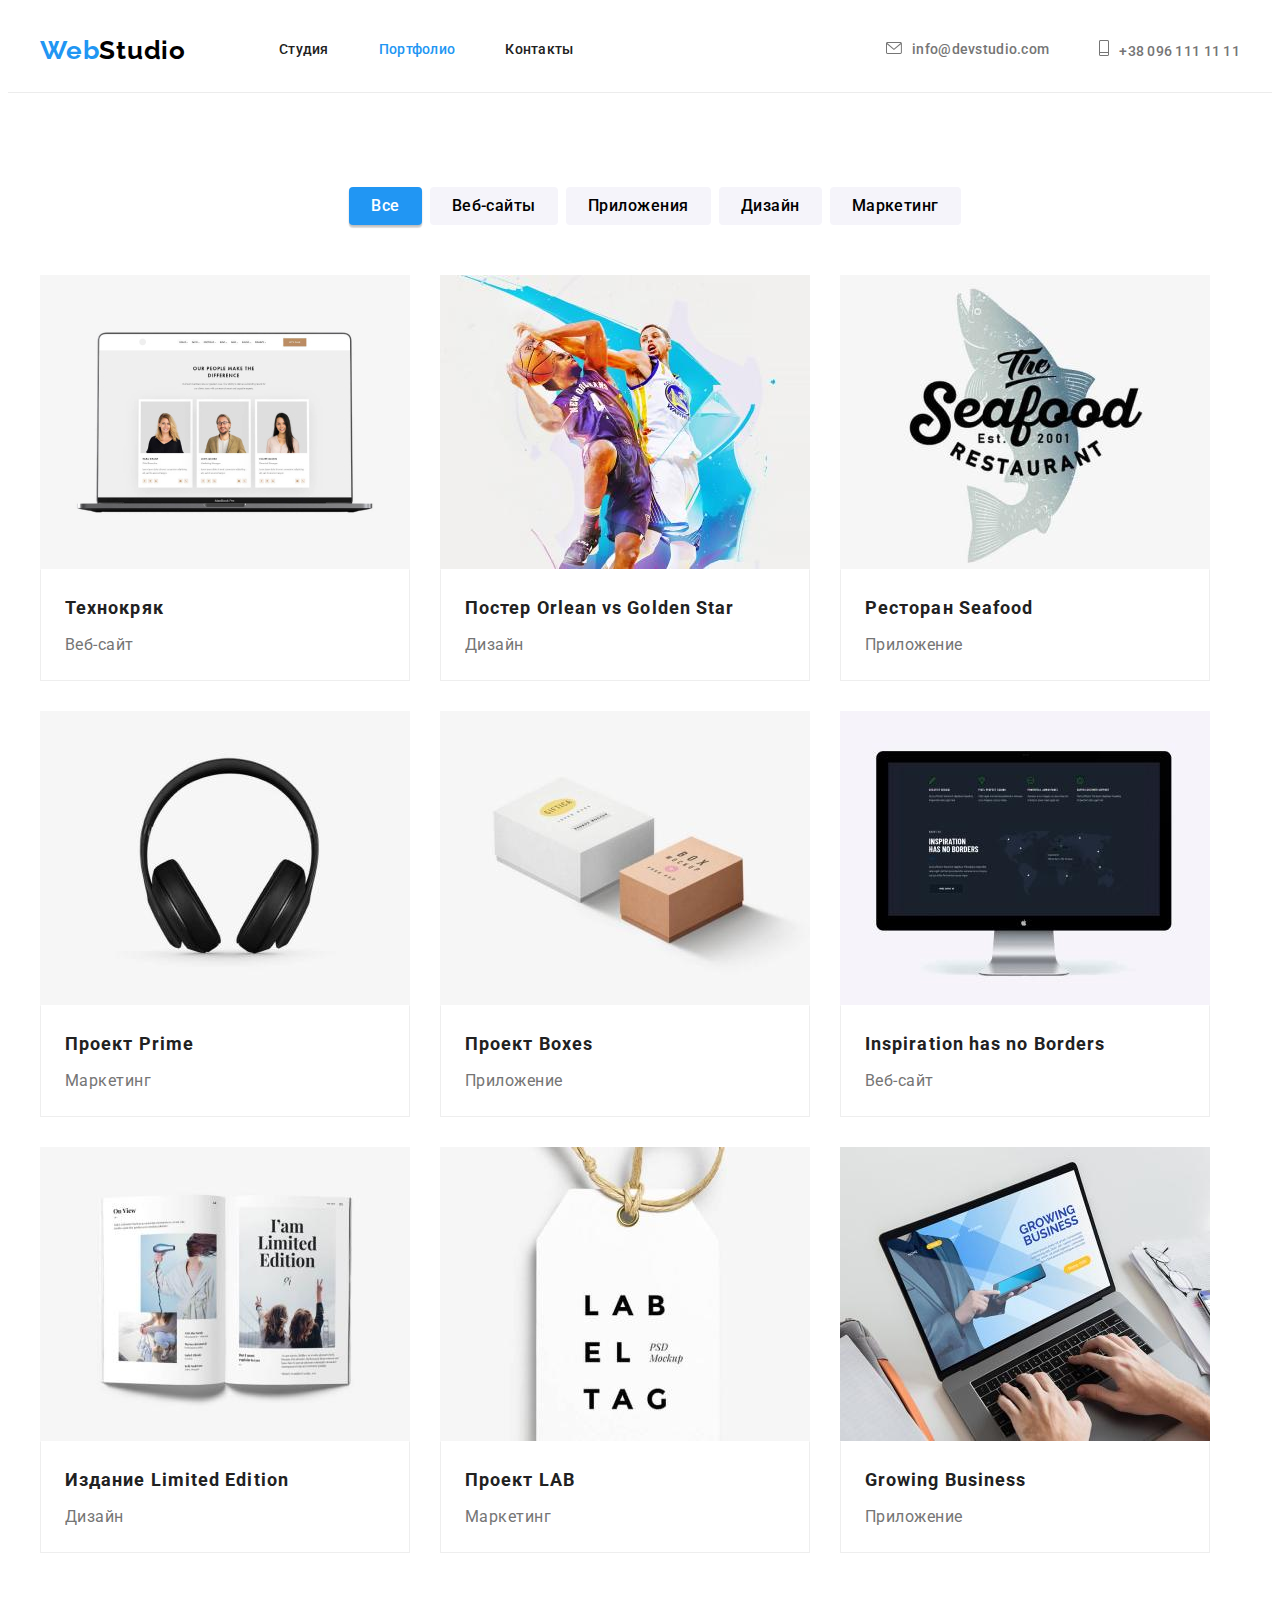
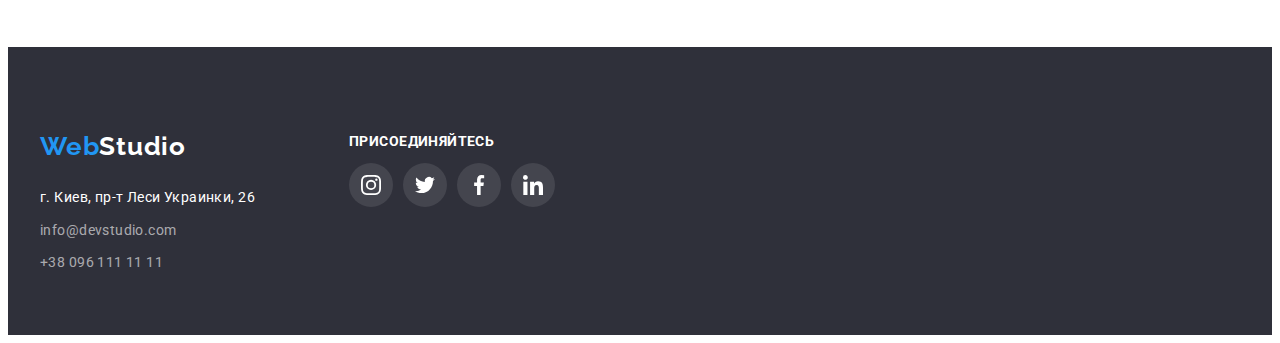
==== portfolio.html @ 1f9c9c6b "gfgf" ====
<!DOCTYPE html>
<html lang="ru">

<head>
  <meta charset="UTF-8" />
  <meta http-equiv="X-UA-Compatible" content="IE=edge" />
  <meta name="viewport" content="width=device-width, initial-scale=1.0" />

  <title>Портфолио</title>
  <link href="https://fonts.googleapis.com/css2?family=Raleway:wght@700&family=Roboto:wght@400;500;700;900&display=swap"
    rel="stylesheet" />
  <link rel="stylesheet" href="https://cdnjs.cloudflare.com/ajax/libs/modern-normalize/1.1.0/modern-normalize.min.css"
    integrity="sha512-wpPYUAdjBVSE4KJnH1VR1HeZfpl1ub8YT/NKx4PuQ5NmX2tKuGu6U/JRp5y+Y8XG2tV+wKQpNHVUX03MfMFn9Q=="
    crossorigin="anonymous" referrerpolicy="no-referrer" />
  <link rel="stylesheet" href="./css/slyles.css" />
</head>

<body>
  <header class="header">
    <!-- Навигация -->
    <div class="container nav">
      <nav class="nav">
        <!-- лого -->
        <a class="link logo" href="./index.html" lang="en">
          Web<span class="logo-nav">Studio</span>
        </a>

        <!-- ссылки -->
        <ul class="lists menu">
          <li class="menu-item">
            <a class="link nav-link" href="./index.html">Студия</a>
          </li>
          <li class="menu-item">
            <a class="link nav-link current" href="./portfolio.html">Портфолио</a>
          </li>
          <li class="menu-item">
            <a class="link nav-link" href="">Контакты</a>
          </li>
        </ul>
      </nav>

      <!-- Почта и телефон -->
      <ul class="lists menu contacts">
        <li class="menu-item">
          <a class="link nav-link nav-contacts" href="mailto:info@devstudio.com"><svg class="envelope" width="16px"
              height="12px">
              <use href="./images/symbol-defs.svg#envelope" </use>
            </svg>info@devstudio.com</a>
        </li>
        <li class="menu-item">
          <a class="link nav-link nav-contacts" href="tel:+380961111111"> <svg class="phone" width="10px" height="16px">
              <use href="./images/symbol-defs.svg#phone">
              </use>
            </svg>+38 096 111 11 11</a>
        </li>
      </ul>
    </div>
  </header>
  <main>
    <div class="container">
      <h1 class="hero-title headen">Наше портфолио</h1> 
      <!-- Фильтр -->
      <section class="section">
        <div class="container">
          <ul class="lists filter">
            <li class="item">
              <button class="btn active" type="button">Все</button>
            </li>
            <li class="item">
              <button class="btn" type="button">Веб-сайты</button>
            </li>
            <li class="item">
              <button class="btn" type="button">Приложения</button>
            </li>
            <li class="item">
              <button class="btn" type="button">Дизайн</button>
            </li>
            <li class="item">
              <button class="btn" type="button">Маркетинг</button>
            </li>
          </ul>
        </div>

        <!-- Карточки -->
        <ul class="lists menu">
          <li class="card-item">
            <div class="work-card">
              <a class="link" href="">
                <img class="images" src="./images/notebook.jpg" alt="Ноутбук с изображением карточек людей на экране"
                  width="370" height="294" />
                <div class="card-body">
                  <h2 class="work-title">Технокряк</h2>
                  <p class="work-text">Веб-сайт</p>
                </div>
              </a>
            </div>
          </li>
          <li class="card-item">
            <div class="work-card">
              <a class="link" href="">
                <img class="images" src="./images/basketball.jpg" alt="Баскетбол" width="370" height="294" />
                <div class="card-body">
                  <h2 class="work-title">
                    Постер <span lang="en">Orlean vs Golden Star</span>
                  </h2>
                  <p class="work-text">Дизайн</p>
                </div>
              </a>
            </div>
          </li>
          <li class="card-item">
            <div class="work-card">
              <a class="link" href="">
                <img class="images" src="./images/seafood.jpg" alt="The seafood restaurant" width="370" height="294" />
                <div class="card-body">
                  <h2 class="work-title">
                    Ресторан <span lang="en">Seafood</span>
                  </h2>
                  <p class="work-text">Приложение</p>
                </div>
              </a>
            </div>
          </li>
          <li class="card-item">
            <div class="work-card">
              <a class="link" href="">
                <img class="images" src="./images/headphones.jpg" alt="Наушники" width="370" height="294" />
                <div class="card-body">
                  <h2 class="work-title">
                    Проект <span lang="en">Prime</span>
                  </h2>
                  <p class="work-text">Маркетинг</p>
                </div>
              </a>
            </div>
          </li>
          <li class="card-item">
            <div class="work-card">
              <a class="link" href="">
                <img class="images" src="./images/box.jpg" alt="Коробки белая и картонного цвета с надписями сверху"
                  width="370" height="294" />
                <div class="card-body">
                  <h2 class="work-title">
                    Проект <span lang="en">Boxes</span>
                  </h2>
                  <p class="work-text">Приложение</p>
                </div>
              </a>
            </div>
          </li>
          <li class="card-item">
            <div class="work-card">
              <a class="link" href="">
                <img class="images" src="./images/macbook.jpg" alt="Монитор" width="370" height="294" />
                <div class="card-body">
                  <h2 class="work-title" lang="en">
                    Inspiration has no Borders
                  </h2>
                  <p class="work-text">Веб-сайт</p>
                </div>
              </a>
            </div>
          </li>
          <li class="card-item">
            <div class="work-card">
              <a class="link" href="">
                <img class="images" src="./images/journal.jpg" alt="Книга в развернутом виде" width="370"
                  height="294" />
                <div class="card-body">
                  <h2 class="work-title">
                    Издание <span lang="en">Limited Edition</span>
                  </h2>
                  <p class="work-text">Дизайн</p>
                </div>
              </a>
            </div>
          </li>
          <li class="card-item">
            <div class="work-card">
              <a class="link" href="">
                <img class="images" src="./images/lab.jpg" alt="Бирка с надписью: Lab El Tag" width="370"
                  height="294" />
                <div class="card-body">
                  <h2 class="work-title">
                    Проект <span lang="en">LAB</span>
                  </h2>
                  <p class="work-text">Маркетинг</p>
                </div>
              </a>
            </div>
          </li>
          <li class="card-item">
            <div class="work-card">
              <a class="link" href="">
                <img class="images" src="./images/work.jpg"
                  alt="Руки на открытом ноутбуке. Картинка на экране ноутбука с надписью: Growing Business" width="370"
                  height="294" />
                <div class="card-body">
                  <h2 class="work-title" lang="en">Growing Business</h2>
                  <p class="work-text">Приложение</p>
                </div>
              </a>
            </div>
          </li>
        </ul>
    </div>
    </section>
  </main>
  <footer class="footer">
    <div class="container-network container">
      <div>
        <!-- Логотип -->
        <a class="link logo" href="./index.html" lang="en">
          Web<span class="logo-footer">Studio</span>
        </a>

        <!-- Адресс -->
        <address>
          <p class="text footer-text">г. Киев, пр-т Леси Украинки, 26</p>

          <!-- Контакты -->
          <ul class="lists">
            <li class="footer-item">
              <a class="link footer-link" href="mailto:info@devstudio.com">
                info@devstudio.com
              </a>
            </li>
            <li class="footer-item">
              <a class="link footer-link" href="tel:+380961111111">+38 096 111 11 11</a>
            </li>
          </ul>
        </address>
      </div>

      <div class="footer-network">
        <p class="footer-network-text"> Присоединяйтесь</p>
        <ul class="footer-network-list lists">
          <li class="network-item">
            <a href="" class="footer-network-link">
              <svg class="network-icon" width="20px" height="20px">
                <use href="./images/symbol-defs.svg#instagram">

                </use>
              </svg>

            </a>

          </li>
          <li class="network-item">
            <a href="" class="footer-network-link">
              <svg class="network-icon" width="20px" height="20px">
                <use href="./images/symbol-defs.svg#twitter">

                </use>
              </svg>
            </a>

          </li>
          <li class="network-item">
            <a href="" class="footer-network-link"><svg class="network-icon" width="20px" height="20px">
                <use href="./images/symbol-defs.svg#facebook">

                </use>
              </svg>

            </a>

          </li>
          <li class="network-item">
            <a href="" class="footer-network-link">
              <svg class="network-icon" width="20px" height="20px">
                <use href="./images/symbol-defs.svg#linkedin">

                </use>
              </svg>
            </a>

          </li>

        </ul>

      </div>
    </div>
  </footer>
</body>

</html>
---- css/slyles.css ----
:root {
  --current-text-color: #757575;
  --current-title-color: #212121;
  --current-white-color: #ffffff;
  --current-black-color: #000000;
  --accent-color: #2196f3;
  --hero-btn-accent-color: #188ce8;
  --secondary-bg-color: #f5f4fa;
  --footer-bg-color: #2f303a;
  --footer-link-color: rgba(255, 255, 255, 0.6);
  --line-color: #ececec;
  --border-color: #eeeeee;
}

body {
  font-family: Roboto, sans-serif;
  color: var(--current-text-color);
  background-color: var(--current-white-color);
}

.container {
  width: 1200px;
  padding: 0 15px;
  margin: 0 auto;
}

.section {
  padding-top: 94px;
  padding-bottom: 94px;

  text-align: center;
}

.images {
  display: block;
  max-width: 100%;
  height: auto;
}

.section-nopaddingtop {
  padding-top: 0;
}

/* Ссылки */
.link {
  text-decoration: none;
}
.work-card:hover,
.work-card:focus {
  box-shadow: 0px 1px 1px rgba(0, 0, 0, 0.12), 0px 4px 4px rgba(0, 0, 0, 0.06),
    1px 4px 6px rgba(0, 0, 0, 0.16);
}
.lists {
  margin-top: 0;
  margin-bottom: 0;
  padding: 0;
  list-style: none;
}

.header {
  border-bottom: 1px solid var(--line-color);
}

/* Навигация */
.container.nav {
  min-height: 80px;
}

.nav,
.menu {
  display: flex;
  align-items: center;
  flex-wrap: wrap;
}

.container.nav > .nav {
  margin-right: auto;
}

.menu-item > .link {
  display: block;
  padding-top: 32px;
  padding-bottom: 32px;
}

.menu > .menu-item:not(:last-child) {
  margin-right: 50px;
}

.menu > .card-item:not(:nth-child(3n)) {
  margin-right: 30px;
}

.work-card .card-body {
  border: 1px solid var(--border-color);
  border-top: 1px solid transparent;
  padding: 20px 24px;
}

.menu > .card-item:not(:nth-last-child(-n + 3)) {
  margin-bottom: 30px;
}

.nav-link {
  color: var(--current-title-color);

  font-weight: 500;
  font-size: 14px;
  line-height: 1.14;
  letter-spacing: 0.02em;
}

.nav-contacts {
  color: var(--current-text-color);
}

.nav-link:hover,
.nav-link:focus,
.footer-link:hover,
.footer-link:focus,
.current {
  color: var(--accent-color);
}

/* Лого */
.logo {
  display: block;
  margin-right: 93px;
  padding-top: 24px;
  padding-bottom: 24px;

  color: var(--accent-color);
  font-family: Raleway, sans-serif;
  font-weight: 700;
  font-size: 26px;
  line-height: 1.19;
  letter-spacing: 0.03em;
}

.logo-nav {
  color: var(--current-black-color);
}

.logo-footer {
  color: var(--current-white-color);
}
.envelope,
.phone {
  fill: currentColor;
  margin-right: 10px;
}

.block {
  display: flex;
  height: 120px;
  align-items: center;

  margin-bottom: 30px;

  background: var(--secondary-bg-color);
  border-radius: 4px;
}
.lan,
.diagram,
.clock,
.astronaut {
  display: block;
  margin: auto;
}
/* Hero */

.hero {
  background-image: linear-gradient(
      to right,
      rgba(47, 48, 58, 0.4),
      rgba(47, 48, 58, 0.4)
    ),
    url(../images/gradient-photo.jpg);
  max-width: 1600px;
  height: 600px;
  margin-left: auto;
  margin-right: auto;
  background-repeat: no-repeat;
  background-position: center;
  background-size: cover;
  background-color: #212121;
}

.hero-title {
  width: 696px;
  margin: 0 auto 30px;
  padding: 0;

  color: var(--current-white-color);
  font-weight: 900;
  font-size: 44px;
  line-height: 1.36;
  letter-spacing: 0.06em;
  text-transform: uppercase;
}

.section.hero {
  padding-top: 200px;
  padding-bottom: 200px;
  border: 1px solid transparent;
}

/* Кнопки */
.btn {
  cursor: pointer;
  min-height: 38px;

  padding: 6px 22px;

  font-family: inherit;
  font-style: inherit;
  font-weight: 500;
  font-size: 16px;
  line-height: 1.62;
  letter-spacing: 0.03em;

  color: var(--current-black-color);
  background-color: var(--secondary-bg-color);

  border: 0;
  border-radius: 4px;
}

.btn:hover,
.btn:focus,
.active {
  color: var(--current-white-color);
  background-color: var(--accent-color);
  box-shadow: 0px 3px 1px rgba(0, 0, 0, 0.1), 0px 1px 2px rgba(0, 0, 0, 0.08),
    0px 2px 2px rgba(0, 0, 0, 0.12);
}

.btn-hero {
  width: 200px;
  height: 50px;
  color: var(--current-white-color);
  background-color: var(--accent-color);
  font-weight: 700;
  line-height: 1.87;
  letter-spacing: 0.06em;
  box-shadow: 0px 4px 4px rgba(0, 0, 0, 0.15);
}

.btn-hero:focus,
.btn-hero:hover {
  background-color: var(--hero-btn-accent-color);
}

/* Заголовки */
.heading {
  margin: 0 0 50px 0;
  font-weight: 700;
  font-size: 36px;
  line-height: 1.17;
  letter-spacing: 0.03em;

  color: var(--current-title-color);
}

.title-features {
  margin: 0 0 10px 0;

  color: var(--current-title-color);

  font-size: 14px;
  line-height: 1.14;
  letter-spacing: 0.03em;
  text-transform: uppercase;
}

/* Основной текст */

.text {
  margin: 0;
  padding: 0;

  font-size: 14px;
  line-height: 1.71;
  letter-spacing: 0.03em;

  color: var(--current-text-color);
}

.feature,
.items,
.filter {
  display: flex;
  align-items: center;
  text-align: left;
}

.items {
  text-align: center;
}

.feature > .item {
  width: 270px;
}

.feature > .item:not(:last-child),
.items > .item:not(:last-child) {
  margin-right: 30px;
}

.filter {
  justify-content: center;
  margin-bottom: 50px;
}

.filter > .item:not(:last-child) {
  margin-right: 8px;
}

/* Карточки */
.network {
  display: flex;
  justify-content: center;
}
.network-item {
  width: 44px;
  height: 44px;
}
.network-item + .network-item {
  margin-left: 10px;
}
.network-link {
  width: 100%;
  height: 100%;
  border-radius: 50%;
  display: flex;
  align-items: center;
  justify-content: center;
  background-color: var(--current-white-color);
  color: #afb1b8;
}
.network-link:hover,
.network-link:focus {
  background-color: var(--accent-color);
  color: var(--current-white-color);
}
.network-icon {
  fill: currentColor;
}

.card {
  background-color: var(--current-white-color);
  box-shadow: 0px 1px 3px rgba(0, 0, 0, 0.12), 0px 1px 1px rgba(0, 0, 0, 0.14),
    0px 2px 1px rgba(0, 0, 0, 0.2);
  border-radius: 0px 0px 4px 4px;
}

.team-cards {
  background-color: var(--secondary-bg-color);
}

.card-body {
  padding-top: 30px;
  padding-bottom: 30px;
}

.cards-title {
  margin: 0 0 10px 0;

  color: var(--current-title-color);

  font-weight: 500;
  font-size: 16px;
  line-height: 1.19;
  letter-spacing: 0.03em;
}

.cards-text {
  margin: 0;
  padding: 0;
  line-height: 1.19;
  letter-spacing: 0.03em;
  margin-bottom: 16px;
}

/* Портфолио заголовки карточек */
.work-title {
  margin: 0 0 4px 0;

  color: var(--current-title-color);

  text-align: left;
  font-weight: 700;
  font-size: 18px;
  line-height: 2;
  letter-spacing: 0.06em;
}

.work-text {
  margin: 0;

  color: var(--current-text-color);
  line-height: 1.87;
  letter-spacing: 0.03em;
  text-align: left;
}

/* Footer */
.footer {
  padding: 60px 0;
  background-color: var(--footer-bg-color);
}

.footer-text {
  color: var(--current-white-color);

  padding: 0;
  margin-bottom: 9px;

  font-style: normal;
  font-size: 14px;
  line-height: 1.71;
}

.footer-link {
  font-style: normal;
  font-size: 14px;
  line-height: 1.71;
  letter-spacing: 0.03em;
  color: var(--footer-link-color);
}

/* Прячем заголовоки */
.headen {
  position: absolute;
  width: 1px;
  height: 1px;
  margin: -1px;
  border: 0;
  padding: 0;
  clip: rect(0 0 0 0);
  overflow: hidden;
}

.container > .link.logo {
  padding: 0;
  margin: 0 0 20px 0;
}

.footer-item:not(:last-child) {
  margin-bottom: 9px;
}
.client-list {
  display: flex;
  justify-content: center;
}
.client-item + .client-item {
  margin-left: 30px;
}

.client-item {
  width: 170px;
  height: 92px;
}

.client-link {
  width: 100%;
  height: 100%;
  border: 1px solid #afb1b8;
  box-sizing: border-box;
  border-radius: 4px;
  justify-content: center;
  align-items: center;
  display: flex;
  color: #757575;
  cursor: pointer;
}
.client-link:hover,
.client-link:focus {
  color: var(--accent-color);
  border-color: var(--accent-color);
}
.client-icon {
  fill: currentColor;
}

.footer-network-text {
  font-family: Roboto;
  font-style: normal;
  font-weight: bold;
  font-size: 14px;
  line-height: 16px;
  letter-spacing: 0.03em;
  text-transform: uppercase;
  color: var(--current-white-color);
}
.footer-network-list {
  display: flex;
}
.container-network {
  display: flex;
}
.footer-network {
  margin-left: 70px;
  margin-top: 12px;
}
.footer-network-link {
  width: 100%;
  height: 100%;
  border-radius: 50%;
  border: none;
  display: flex;
  align-items: center;
  justify-content: center;
  color: var(--current-white-color);
  background-color: #ffffff1a;
}
.footer-network-link:hover,
.footer-network-link:focus {
  background-color: var(--accent-color);
  color: var(--current-white-color);
}
.network-icon {
  fill: currentColor;
}
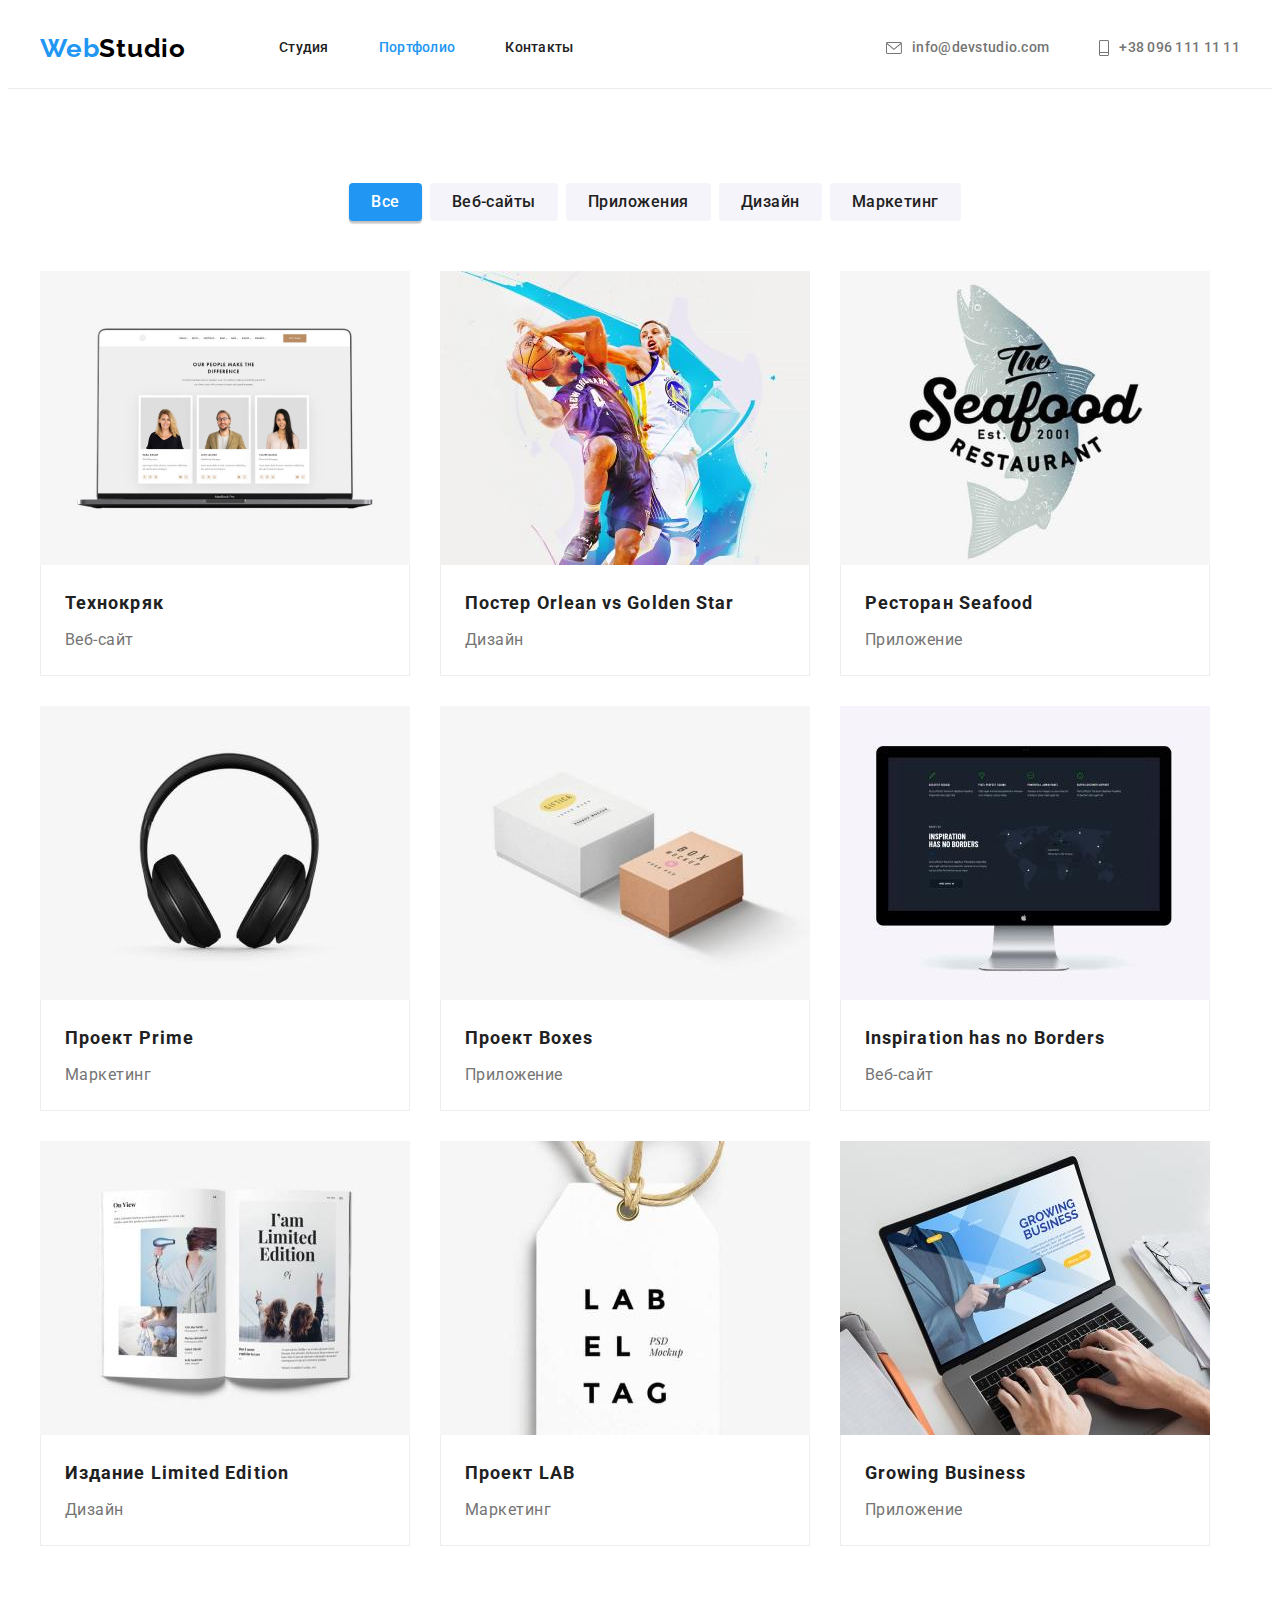
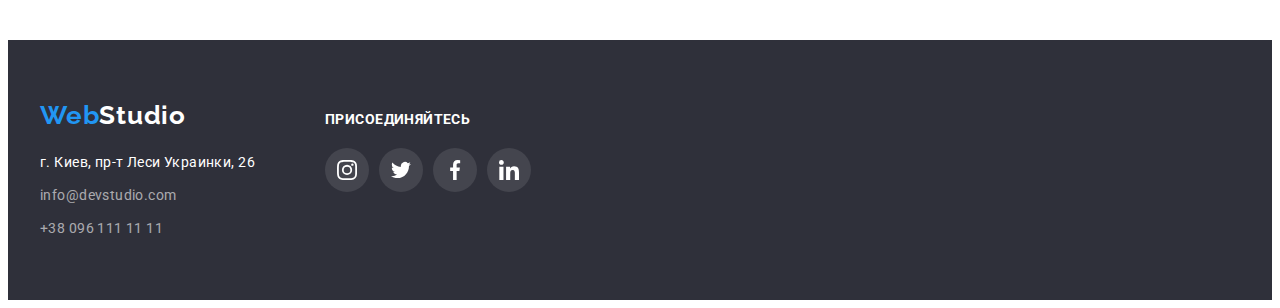
==== commit d752c065: "pravki" ====
--- a/portfolio.html
+++ b/portfolio.html
@@ -207,81 +207,80 @@
     </section>
   </main>
   <footer class="footer">
-    <div class="container-network container">
-      <div>
-        <!-- Логотип -->
-        <a class="link logo" href="./index.html" lang="en">
-          Web<span class="logo-footer">Studio</span>
-        </a>
-
-        <!-- Адресс -->
-        <address>
-          <p class="text footer-text">г. Киев, пр-т Леси Украинки, 26</p>
-
-          <!-- Контакты -->
-          <ul class="lists">
-            <li class="footer-item">
-              <a class="link footer-link" href="mailto:info@devstudio.com">
-                info@devstudio.com
-              </a>
-            </li>
-            <li class="footer-item">
-              <a class="link footer-link" href="tel:+380961111111">+38 096 111 11 11</a>
-            </li>
-          </ul>
-        </address>
-      </div>
-
-      <div class="footer-network">
-        <p class="footer-network-text"> Присоединяйтесь</p>
-        <ul class="footer-network-list lists">
-          <li class="network-item">
-            <a href="" class="footer-network-link">
-              <svg class="network-icon" width="20px" height="20px">
-                <use href="./images/symbol-defs.svg#instagram">
-
-                </use>
-              </svg>
-
+    <div class=" container">
+      <div class="footer-nav">  
+      <!-- Логотип -->
+      <a class="link logo" href="./index.html" lang="en">
+        Web<span class="logo-footer">Studio</span>
+      </a>
+
+      <!-- Адресс -->
+      <address>
+        <p class="text footer-text">г. Киев, пр-т Леси Украинки, 26</p>
+
+        <!-- Контакты -->
+        <ul class="lists">
+          <li class="footer-item">
+            <a class="link footer-link" href="mailto:info@devstudio.com">
+              info@devstudio.com
             </a>
-
-          </li>
-          <li class="network-item">
-            <a href="" class="footer-network-link">
-              <svg class="network-icon" width="20px" height="20px">
-                <use href="./images/symbol-defs.svg#twitter">
-
-                </use>
-              </svg>
-            </a>
-
-          </li>
-          <li class="network-item">
-            <a href="" class="footer-network-link"><svg class="network-icon" width="20px" height="20px">
-                <use href="./images/symbol-defs.svg#facebook">
-
-                </use>
-              </svg>
-
-            </a>
-
-          </li>
-          <li class="network-item">
-            <a href="" class="footer-network-link">
-              <svg class="network-icon" width="20px" height="20px">
-                <use href="./images/symbol-defs.svg#linkedin">
-
-                </use>
-              </svg>
-            </a>
-
-          </li>
-
+          </li>
+          <li class="footer-item">
+            <a class="link footer-link" href="tel:+380961111111">+38 096 111 11 11</a>
+          </li>
         </ul>
-
-      </div>
+      </address></div>
+    
+    <div class="footer-social">
+      <p class="text"> Присоединяйтесь</p>
+      <ul class="social lists">
+                  <li class="social-list">
+                    <a href="" class="social-item" >
+                      <svg class="social-icon"width="20px" height="20px"> 
+                        <use href="./images/symbol-defs.svg#instagram"  >
+
+                        </use>
+                      </svg>
+
+                    </a>
+                    
+                  </li>
+                  <li class="social-list">
+                    <a href="" class="social-item" >
+<svg class="social-icon"width="20px" height="20px"> 
+                        <use href="./images/symbol-defs.svg#twitter"  >
+
+                        </use>
+                      </svg>
+                    </a>
+                    
+                  </li>
+                  <li class="social-list">
+                    <a href="" class="social-item" ><svg class="social-icon"width="20px" height="20px"> 
+                        <use href="./images/symbol-defs.svg#facebook"  >
+
+                        </use>
+                      </svg>
+
+                    </a>
+                    
+                  </li>
+                  <li class="social-list">
+                    <a href="" class="social-item" >
+<svg class="social-icon"width="20px" height="20px"> 
+                        <use href="./images/symbol-defs.svg#linkedin"  >
+
+                        </use>
+                      </svg>
+                    </a>
+                    
+                  </li>
+
+                  </ul>
+      
+    </div>
     </div>
   </footer>
 </body>
 
-</html>+</html>
--- a/css/slyles.css
+++ b/css/slyles.css
@@ -10,6 +10,8 @@
   --footer-link-color: rgba(255, 255, 255, 0.6);
   --line-color: #ececec;
   --border-color: #eeeeee;
+  --social-unactive: #afb1b8;
+  --social-unactive-footer: rgba(255, 255, 255, 0.1);
 }
 
 body {
@@ -45,18 +47,13 @@
 .link {
   text-decoration: none;
 }
-.work-card:hover,
-.work-card:focus {
-  box-shadow: 0px 1px 1px rgba(0, 0, 0, 0.12), 0px 4px 4px rgba(0, 0, 0, 0.06),
-    1px 4px 6px rgba(0, 0, 0, 0.16);
-}
+
 .lists {
   margin-top: 0;
   margin-bottom: 0;
   padding: 0;
   list-style: none;
 }
-
 .header {
   border-bottom: 1px solid var(--line-color);
 }
@@ -78,7 +75,8 @@
 }
 
 .menu-item > .link {
-  display: block;
+  display: flex;
+  align-items: center;
   padding-top: 32px;
   padding-bottom: 32px;
 }
@@ -87,14 +85,21 @@
   margin-right: 50px;
 }
 
+.work-card .card-body {
+  border: 1px solid var(--border-color);
+  border-top: 0;
+  padding: 20px 24px;
+}
+
+.work-card:hover,
+.work-card:focus,
+.work-card:focus-within {
+  box-shadow: 0px 1px 1px rgba(0, 0, 0, 0.12), 0px 4px 4px rgba(0, 0, 0, 0.06),
+    1px 4px 6px rgba(0, 0, 0, 0.16);
+}
+
 .menu > .card-item:not(:nth-child(3n)) {
   margin-right: 30px;
-}
-
-.work-card .card-body {
-  border: 1px solid var(--border-color);
-  border-top: 1px solid transparent;
-  padding: 20px 24px;
 }
 
 .menu > .card-item:not(:nth-last-child(-n + 3)) {
@@ -122,6 +127,13 @@
   color: var(--accent-color);
 }
 
+.envelope,
+.phone {
+  margin-right: 10px;
+
+  fill: currentColor;
+}
+
 /* Лого */
 .logo {
   display: block;
@@ -144,46 +156,27 @@
 .logo-footer {
   color: var(--current-white-color);
 }
-.envelope,
-.phone {
-  fill: currentColor;
-  margin-right: 10px;
-}
-
-.block {
-  display: flex;
-  height: 120px;
-  align-items: center;
-
-  margin-bottom: 30px;
-
-  background: var(--secondary-bg-color);
-  border-radius: 4px;
-}
-.lan,
-.diagram,
-.clock,
-.astronaut {
-  display: block;
-  margin: auto;
-}
+
 /* Hero */
 
 .hero {
+  max-width: 1600px;
+  min-height: 600px;
+  margin-right: auto;
+  margin-left: auto;
+  padding-top: 200px;
+  padding-bottom: 200px;
+
+  background-color: var(--hero-bgcolor);
   background-image: linear-gradient(
       to right,
       rgba(47, 48, 58, 0.4),
       rgba(47, 48, 58, 0.4)
     ),
-    url(../images/gradient-photo.jpg);
-  max-width: 1600px;
-  height: 600px;
-  margin-left: auto;
-  margin-right: auto;
+    url("../images/gradient-photo.jpg");
   background-repeat: no-repeat;
   background-position: center;
   background-size: cover;
-  background-color: #212121;
 }
 
 .hero-title {
@@ -219,7 +212,7 @@
   line-height: 1.62;
   letter-spacing: 0.03em;
 
-  color: var(--current-black-color);
+  color: var(--current-title-color);
   background-color: var(--secondary-bg-color);
 
   border: 0;
@@ -238,11 +231,14 @@
 .btn-hero {
   width: 200px;
   height: 50px;
+
   color: var(--current-white-color);
   background-color: var(--accent-color);
+
   font-weight: 700;
   line-height: 1.87;
   letter-spacing: 0.06em;
+
   box-shadow: 0px 4px 4px rgba(0, 0, 0, 0.15);
 }
 
@@ -254,12 +250,13 @@
 /* Заголовки */
 .heading {
   margin: 0 0 50px 0;
+
+  color: var(--current-title-color);
+
   font-weight: 700;
   font-size: 36px;
   line-height: 1.17;
   letter-spacing: 0.03em;
-
-  color: var(--current-title-color);
 }
 
 .title-features {
@@ -307,6 +304,28 @@
   margin-right: 30px;
 }
 
+.thumb {
+  display: flex;
+  width: 100%;
+  min-height: 120px;
+
+  margin-bottom: 30px;
+
+  align-items: center;
+
+  border-radius: 4px;
+  background-color: var(--secondary-bg-color);
+}
+
+.lan,
+.clock,
+.diagram,
+.astronaut {
+  display: block;
+  margin-left: auto;
+  margin-right: auto;
+}
+
 .filter {
   justify-content: center;
   margin-bottom: 50px;
@@ -317,35 +336,6 @@
 }
 
 /* Карточки */
-.network {
-  display: flex;
-  justify-content: center;
-}
-.network-item {
-  width: 44px;
-  height: 44px;
-}
-.network-item + .network-item {
-  margin-left: 10px;
-}
-.network-link {
-  width: 100%;
-  height: 100%;
-  border-radius: 50%;
-  display: flex;
-  align-items: center;
-  justify-content: center;
-  background-color: var(--current-white-color);
-  color: #afb1b8;
-}
-.network-link:hover,
-.network-link:focus {
-  background-color: var(--accent-color);
-  color: var(--current-white-color);
-}
-.network-icon {
-  fill: currentColor;
-}
 
 .card {
   background-color: var(--current-white-color);
@@ -375,11 +365,59 @@
 }
 
 .cards-text {
-  margin: 0;
+  margin: 0 0 16px 0;
   padding: 0;
   line-height: 1.19;
   letter-spacing: 0.03em;
-  margin-bottom: 16px;
+}
+
+.social,
+.clients {
+  display: flex;
+  justify-content: center;
+}
+
+.social-item {
+  display: flex;
+  justify-content: center;
+  align-items: center;
+
+  width: 44px;
+  height: 44px;
+  border-radius: 50%;
+
+  color: var(--social-unactive);
+}
+
+.social-icon {
+  fill: currentColor;
+}
+
+.clients-item {
+  display: flex;
+  justify-content: center;
+  align-items: center;
+  width: 170px;
+  height: 92px;
+
+  border: 1px solid var(--social-unactive);
+  border-radius: 4px;
+
+  color: var(--social-unactive);
+}
+
+.clients-item:hover,
+.clients-item:focus {
+  color: var(--accent-color);
+  border: 1px solid var(--accent-color);
+}
+
+.clients > .clients-list:not(:last-child) {
+  margin-right: 30px;
+}
+
+.clients-icon {
+  fill: currentColor;
 }
 
 /* Портфолио заголовки карточек */
@@ -411,10 +449,10 @@
 }
 
 .footer-text {
-  color: var(--current-white-color);
-
   padding: 0;
   margin-bottom: 9px;
+
+  color: var(--current-white-color);
 
   font-style: normal;
   font-size: 14px;
@@ -441,84 +479,43 @@
   overflow: hidden;
 }
 
-.container > .link.logo {
+.footer-nav > .link.logo {
   padding: 0;
   margin: 0 0 20px 0;
+}
+
+.footer-nav {
+  margin-right: 70px;
 }
 
 .footer-item:not(:last-child) {
   margin-bottom: 9px;
 }
-.client-list {
-  display: flex;
-  justify-content: center;
-}
-.client-item + .client-item {
-  margin-left: 30px;
-}
-
-.client-item {
-  width: 170px;
-  height: 92px;
-}
-
-.client-link {
-  width: 100%;
-  height: 100%;
-  border: 1px solid #afb1b8;
-  box-sizing: border-box;
-  border-radius: 4px;
-  justify-content: center;
-  align-items: center;
-  display: flex;
-  color: #757575;
-  cursor: pointer;
-}
-.client-link:hover,
-.client-link:focus {
-  color: var(--accent-color);
-  border-color: var(--accent-color);
-}
-.client-icon {
-  fill: currentColor;
-}
-
-.footer-network-text {
-  font-family: Roboto;
-  font-style: normal;
-  font-weight: bold;
-  font-size: 14px;
-  line-height: 16px;
-  letter-spacing: 0.03em;
+
+.footer > .container {
+  display: flex;
+  align-items: baseline;
+}
+
+.footer-social > .text {
+  margin-bottom: 20px;
+  color: var(--current-white-color);
+  font-weight: 700;
+  line-height: 1.14;
   text-transform: uppercase;
-  color: var(--current-white-color);
-}
-.footer-network-list {
-  display: flex;
-}
-.container-network {
-  display: flex;
-}
-.footer-network {
-  margin-left: 70px;
-  margin-top: 12px;
-}
-.footer-network-link {
-  width: 100%;
-  height: 100%;
-  border-radius: 50%;
-  border: none;
-  display: flex;
-  align-items: center;
-  justify-content: center;
-  color: var(--current-white-color);
-  background-color: #ffffff1a;
-}
-.footer-network-link:hover,
-.footer-network-link:focus {
+}
+
+.footer-social .social-item {
+  color: var(--current-white-color);
+  background-color: var(--social-unactive-footer);
+}
+
+.social-item:hover,
+.social-item:focus {
+  color: var(--current-white-color);
   background-color: var(--accent-color);
-  color: var(--current-white-color);
-}
-.network-icon {
-  fill: currentColor;
-}
+}
+
+.social > .social-list:not(:last-child) {
+  margin-right: 10px;
+}
